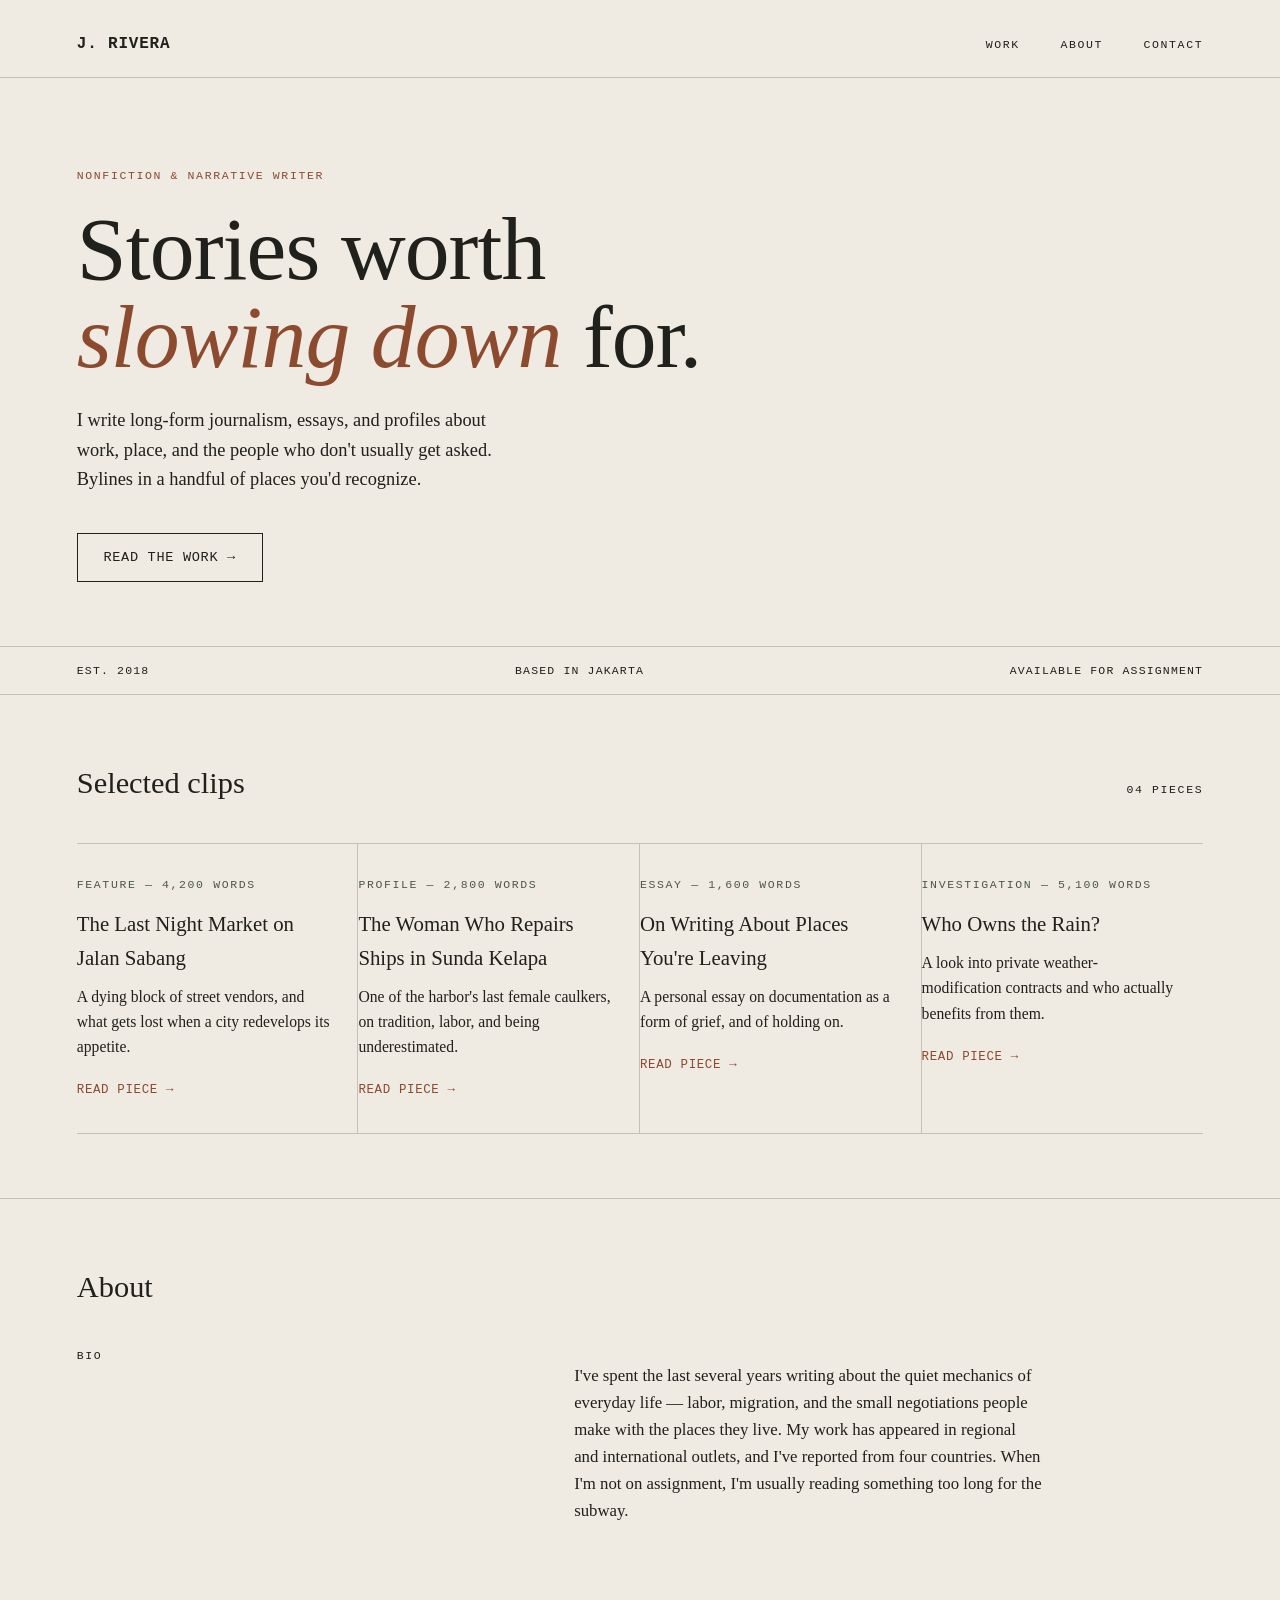
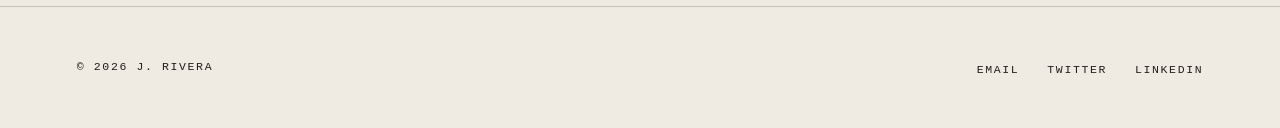
==== index.html @ d619f022 "Portofolio Setup" ====
<!DOCTYPE html>
<html lang="en">
<head>
<meta charset="UTF-8">
<meta name="viewport" content="width=device-width, initial-scale=1.0">
<title>Portfolio — Writer</title>
<style>
  :root{
    --paper:#EFEAE2;
    --ink:#20201C;
    --rust:#8C4A2F;
    --moss:#4B5A45;
    --line:#20201C33;
  }
  *{box-sizing:border-box;}
  html{scroll-behavior:smooth;}
  body{
    margin:0;
    background:var(--paper);
    color:var(--ink);
    font-family:'Georgia', 'Iowan Old Style', serif;
    line-height:1.6;
  }
  .type-label{
    font-family:'Courier New', monospace;
    text-transform:uppercase;
    letter-spacing:.14em;
    font-size:.72rem;
  }

  header{
    display:flex;
    justify-content:space-between;
    align-items:center;
    padding:2rem 6vw 1.2rem;
    border-bottom:1px solid var(--line);
  }
  header .mark{
    font-family:'Courier New', monospace;
    font-weight:700;
    letter-spacing:.05em;
    font-size:1rem;
  }
  nav a{
    color:var(--ink);
    text-decoration:none;
    margin-left:2rem;
  }
  .type-label{ }
  nav a:hover{ color:var(--rust); }

  .hero{
    padding:7vw 6vw 5vw;
    border-bottom:1px solid var(--line);
    position:relative;
  }
  .hero .kicker{
    color:var(--rust);
    margin-bottom:1.2rem;
  }
  .hero h1{
    font-size:clamp(2.6rem, 7vw, 5.6rem);
    line-height:0.98;
    margin:0 0 1.6rem;
    max-width:16ch;
    font-weight:400;
    letter-spacing:-.01em;
  }
  .hero h1 em{
    font-style:italic;
    color:var(--rust);
  }
  .hero p.sub{
    max-width:46ch;
    font-size:1.15rem;
    color:var(--ink)cc;
    margin:0 0 2.4rem;
  }
  .hero .cta{
    display:inline-block;
    border:1px solid var(--ink);
    padding:.8rem 1.6rem;
    text-decoration:none;
    color:var(--ink);
    font-family:'Courier New', monospace;
    font-size:.85rem;
    letter-spacing:.05em;
    transition:.2s;
  }
  .hero .cta:hover{
    background:var(--ink);
    color:var(--paper);
  }

  .masthead-rule{
    display:flex;
    justify-content:space-between;
    padding:.9rem 6vw;
    border-bottom:1px solid var(--line);
    font-family:'Courier New', monospace;
    font-size:.72rem;
    letter-spacing:.1em;
    text-transform:uppercase;
    color:var(--ink)99;
  }

  section{
    padding:5vw 6vw;
    border-bottom:1px solid var(--line);
  }
  .section-head{
    display:flex;
    justify-content:space-between;
    align-items:baseline;
    margin-bottom:2.2rem;
  }
  .section-head h2{
    font-size:1.9rem;
    font-weight:400;
    margin:0;
  }

  .clips{
    display:grid;
    grid-template-columns:repeat(auto-fit, minmax(260px,1fr));
    gap:0;
    border-top:1px solid var(--line);
  }
  .clip{
    padding:2rem 1.6rem 2rem 0;
    border-bottom:1px solid var(--line);
  }
  .clips .clip:not(:last-child){
    border-right:1px solid var(--line);
    padding-right:1.6rem;
  }
  .clip .type-label{ color:var(--moss); display:block; margin-bottom:.8rem;}
  .clip h3{
    font-size:1.3rem;
    font-weight:400;
    margin:0 0 .6rem;
  }
  .clip p{
    margin:0 0 1rem;
    font-size:.98rem;
    color:var(--ink)cc;
  }
  .clip a{
    color:var(--rust);
    text-decoration:none;
    font-family:'Courier New', monospace;
    font-size:.78rem;
    letter-spacing:.05em;
  }
  .clip a:hover{ text-decoration:underline; }

  .about{
    display:grid;
    grid-template-columns:1fr 1.4fr;
    gap:3rem;
  }
  .about p{ font-size:1.05rem; max-width:56ch; }

  footer{
    padding:3rem 6vw;
    display:flex;
    justify-content:space-between;
    align-items:center;
    flex-wrap:wrap;
    gap:1rem;
  }
  footer a{
    color:var(--ink);
    margin-left:1.5rem;
    text-decoration:none;
  }
  footer a:hover{ color:var(--rust); }

  @media (max-width:640px){
    .about{ grid-template-columns:1fr; }
    .clips .clip{ border-right:none !important; padding-right:0; }
    nav a{ margin-left:1rem; font-size:.68rem;}
  }
</style>
</head>
<body>

<header>
  <div class="mark">J. RIVERA</div>
  <nav class="type-label">
    <a href="#work">Work</a>
    <a href="#about">About</a>
    <a href="#contact">Contact</a>
  </nav>
</header>

<div class="hero">
  <div class="kicker type-label">Nonfiction &amp; Narrative Writer</div>
  <h1>Stories worth <em>slowing down</em> for.</h1>
  <p class="sub">I write long-form journalism, essays, and profiles about work, place, and the people who don't usually get asked. Bylines in a handful of places you'd recognize.</p>
  <a class="cta" href="#work">READ THE WORK →</a>
</div>

<div class="masthead-rule">
  <span>Est. 2018</span>
  <span>Based in Jakarta</span>
  <span>Available for assignment</span>
</div>

<section id="work">
  <div class="section-head">
    <h2>Selected clips</h2>
    <span class="type-label">04 pieces</span>
  </div>
  <div class="clips">
    <div class="clip">
      <span class="type-label">Feature — 4,200 words</span>
      <h3>The Last Night Market on Jalan Sabang</h3>
      <p>A dying block of street vendors, and what gets lost when a city redevelops its appetite.</p>
      <a href="#">READ PIECE →</a>
    </div>
    <div class="clip">
      <span class="type-label">Profile — 2,800 words</span>
      <h3>The Woman Who Repairs Ships in Sunda Kelapa</h3>
      <p>One of the harbor's last female caulkers, on tradition, labor, and being underestimated.</p>
      <a href="#">READ PIECE →</a>
    </div>
    <div class="clip">
      <span class="type-label">Essay — 1,600 words</span>
      <h3>On Writing About Places You're Leaving</h3>
      <p>A personal essay on documentation as a form of grief, and of holding on.</p>
      <a href="#">READ PIECE →</a>
    </div>
    <div class="clip">
      <span class="type-label">Investigation — 5,100 words</span>
      <h3>Who Owns the Rain?</h3>
      <p>A look into private weather-modification contracts and who actually benefits from them.</p>
      <a href="#">READ PIECE →</a>
    </div>
  </div>
</section>

<section id="about">
  <div class="section-head">
    <h2>About</h2>
  </div>
  <div class="about">
    <div class="type-label">Bio</div>
    <p>I've spent the last several years writing about the quiet mechanics of everyday life — labor, migration, and the small negotiations people make with the places they live. My work has appeared in regional and international outlets, and I've reported from four countries. When I'm not on assignment, I'm usually reading something too long for the subway.</p>
  </div>
</section>

<footer id="contact">
  <span class="type-label">© 2026 J. Rivera</span>
  <div>
    <a class="type-label" href="mailto:hello@example.com">EMAIL</a>
    <a class="type-label" href="#">TWITTER</a>
    <a class="type-label" href="#">LINKEDIN</a>
  </div>
</footer>

</body>
</html>
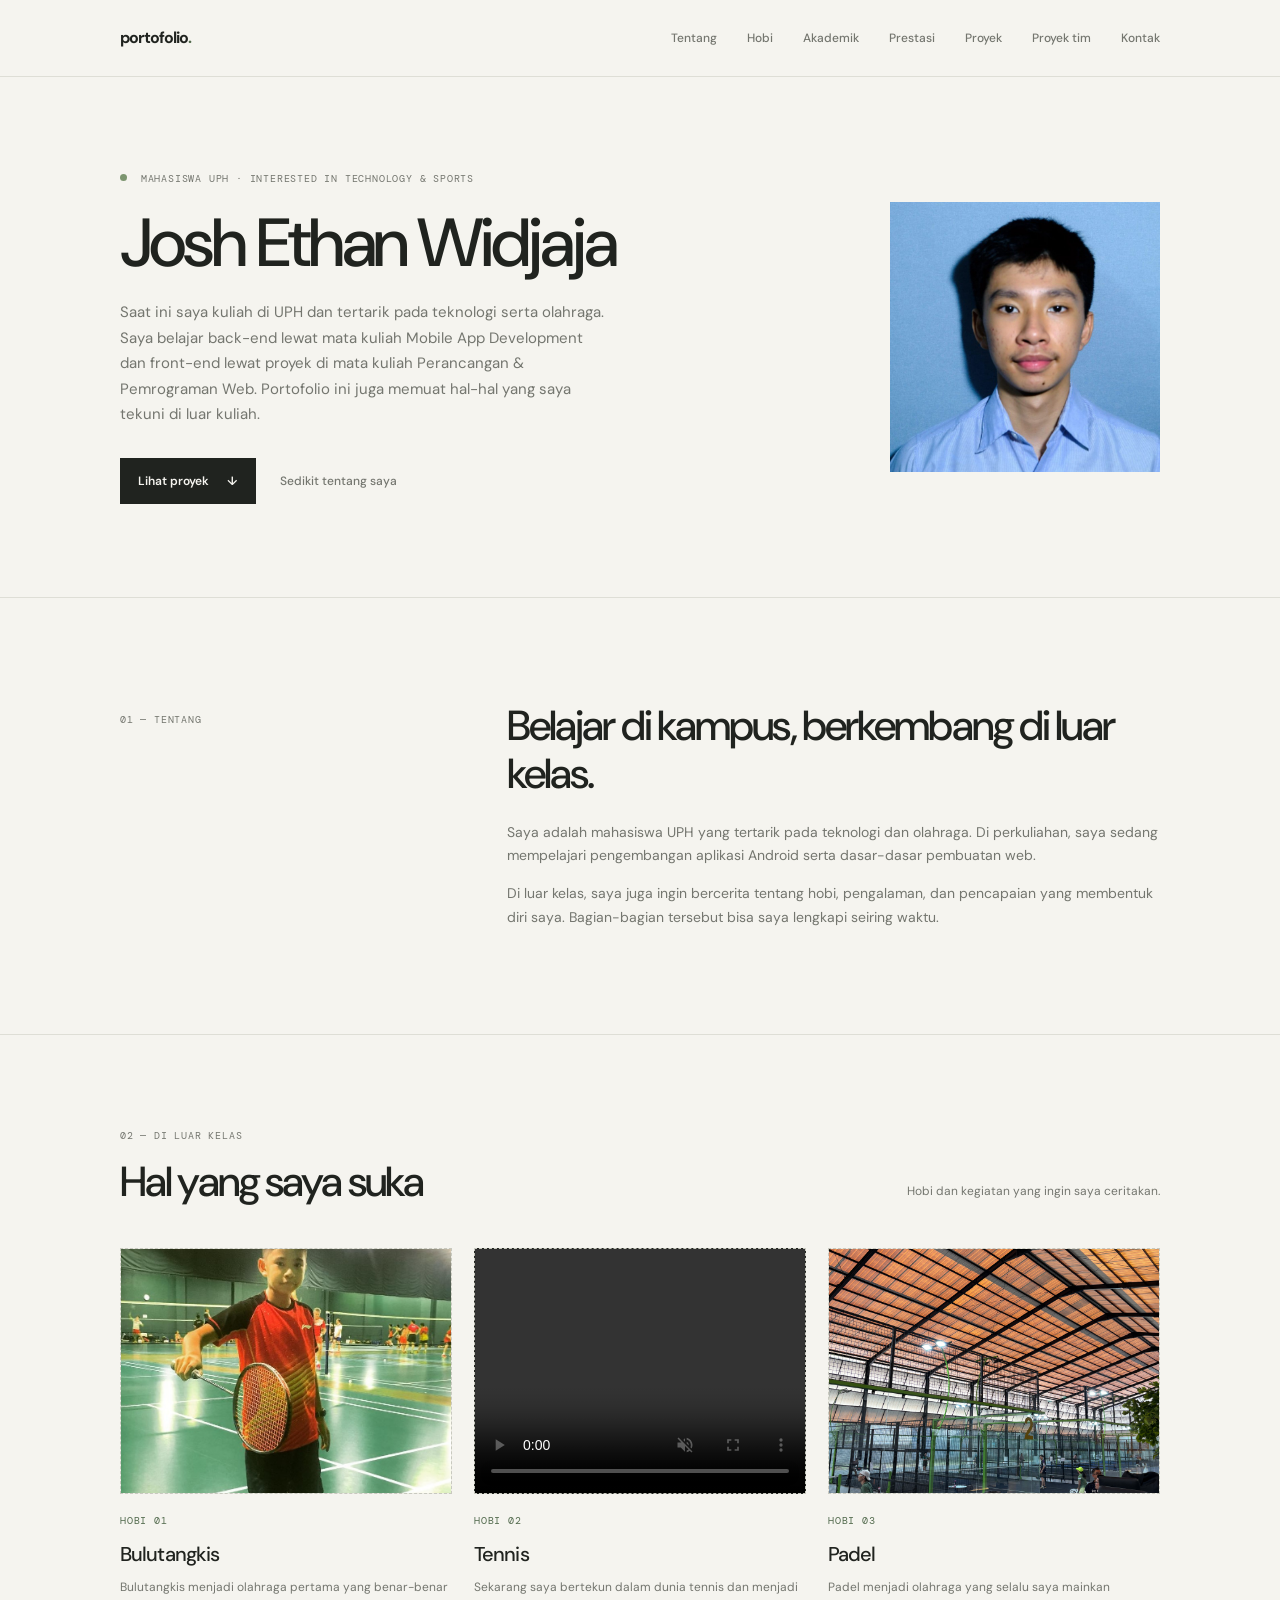
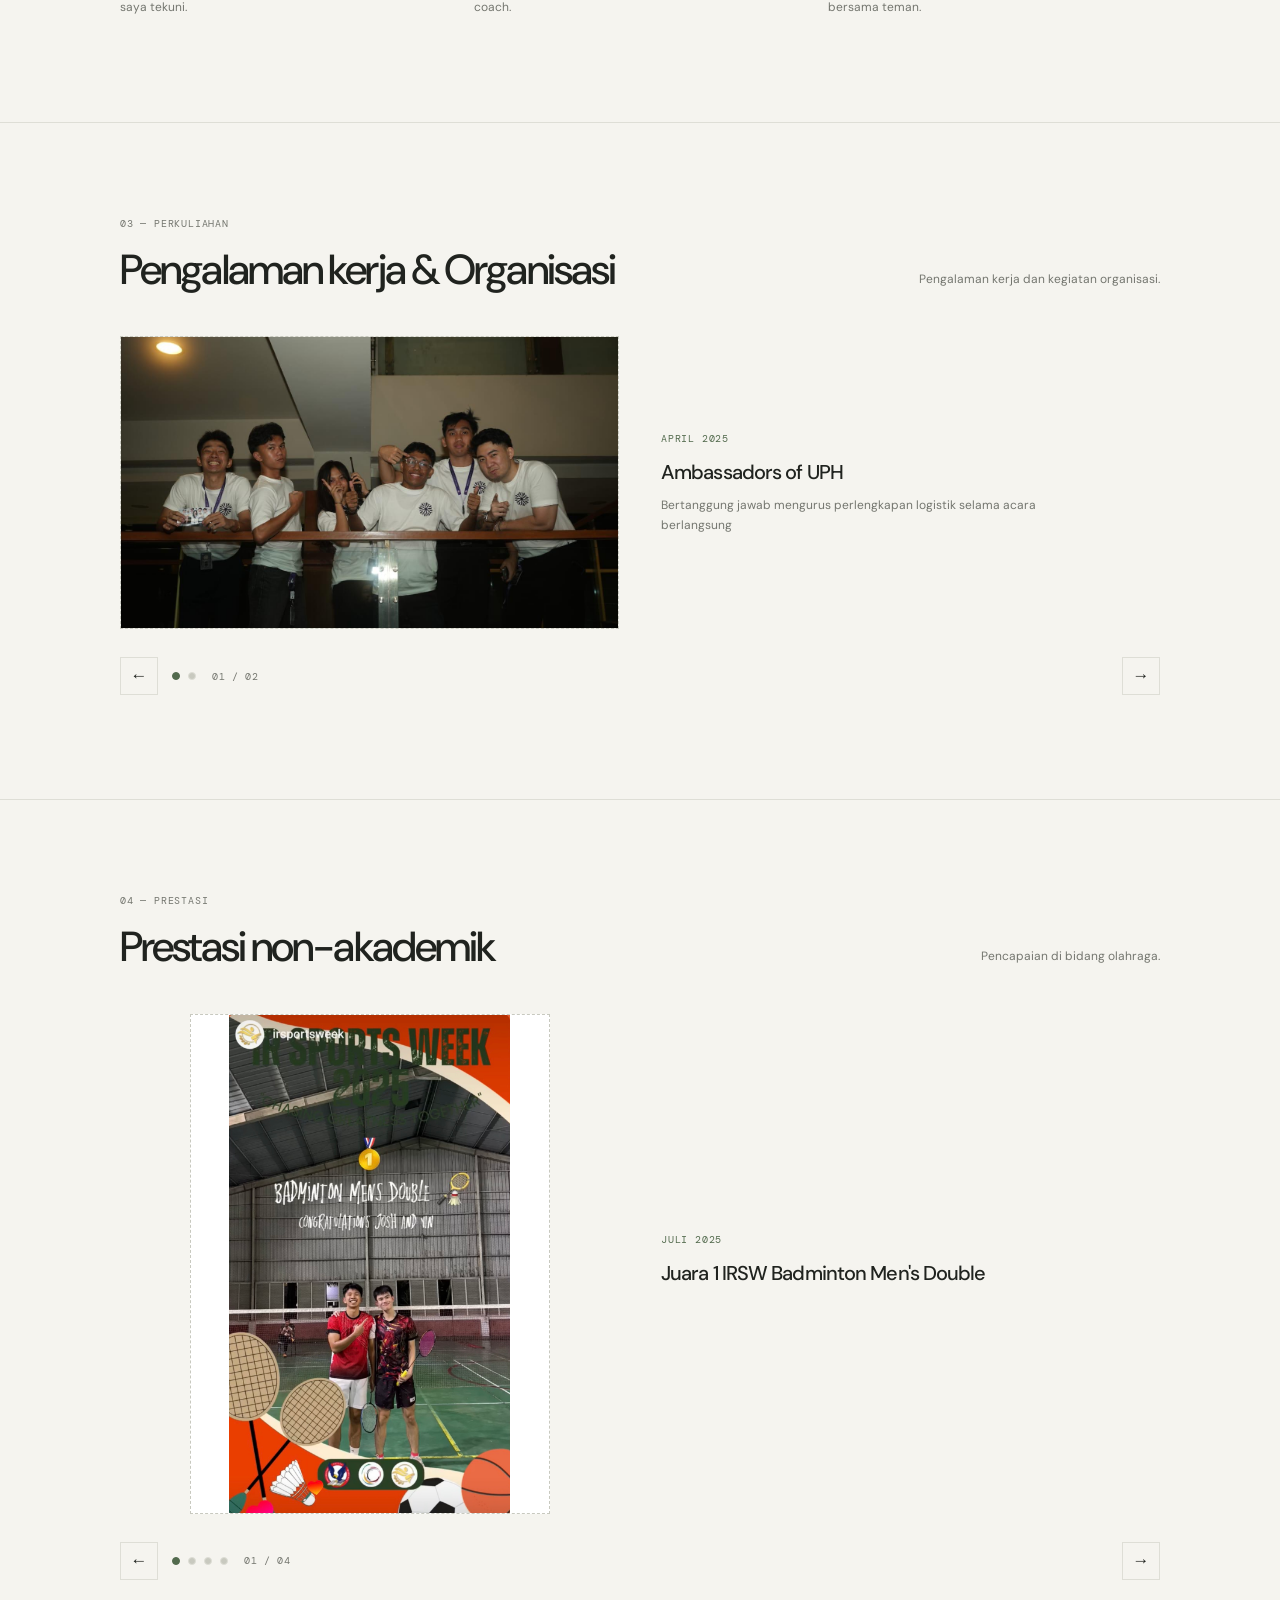
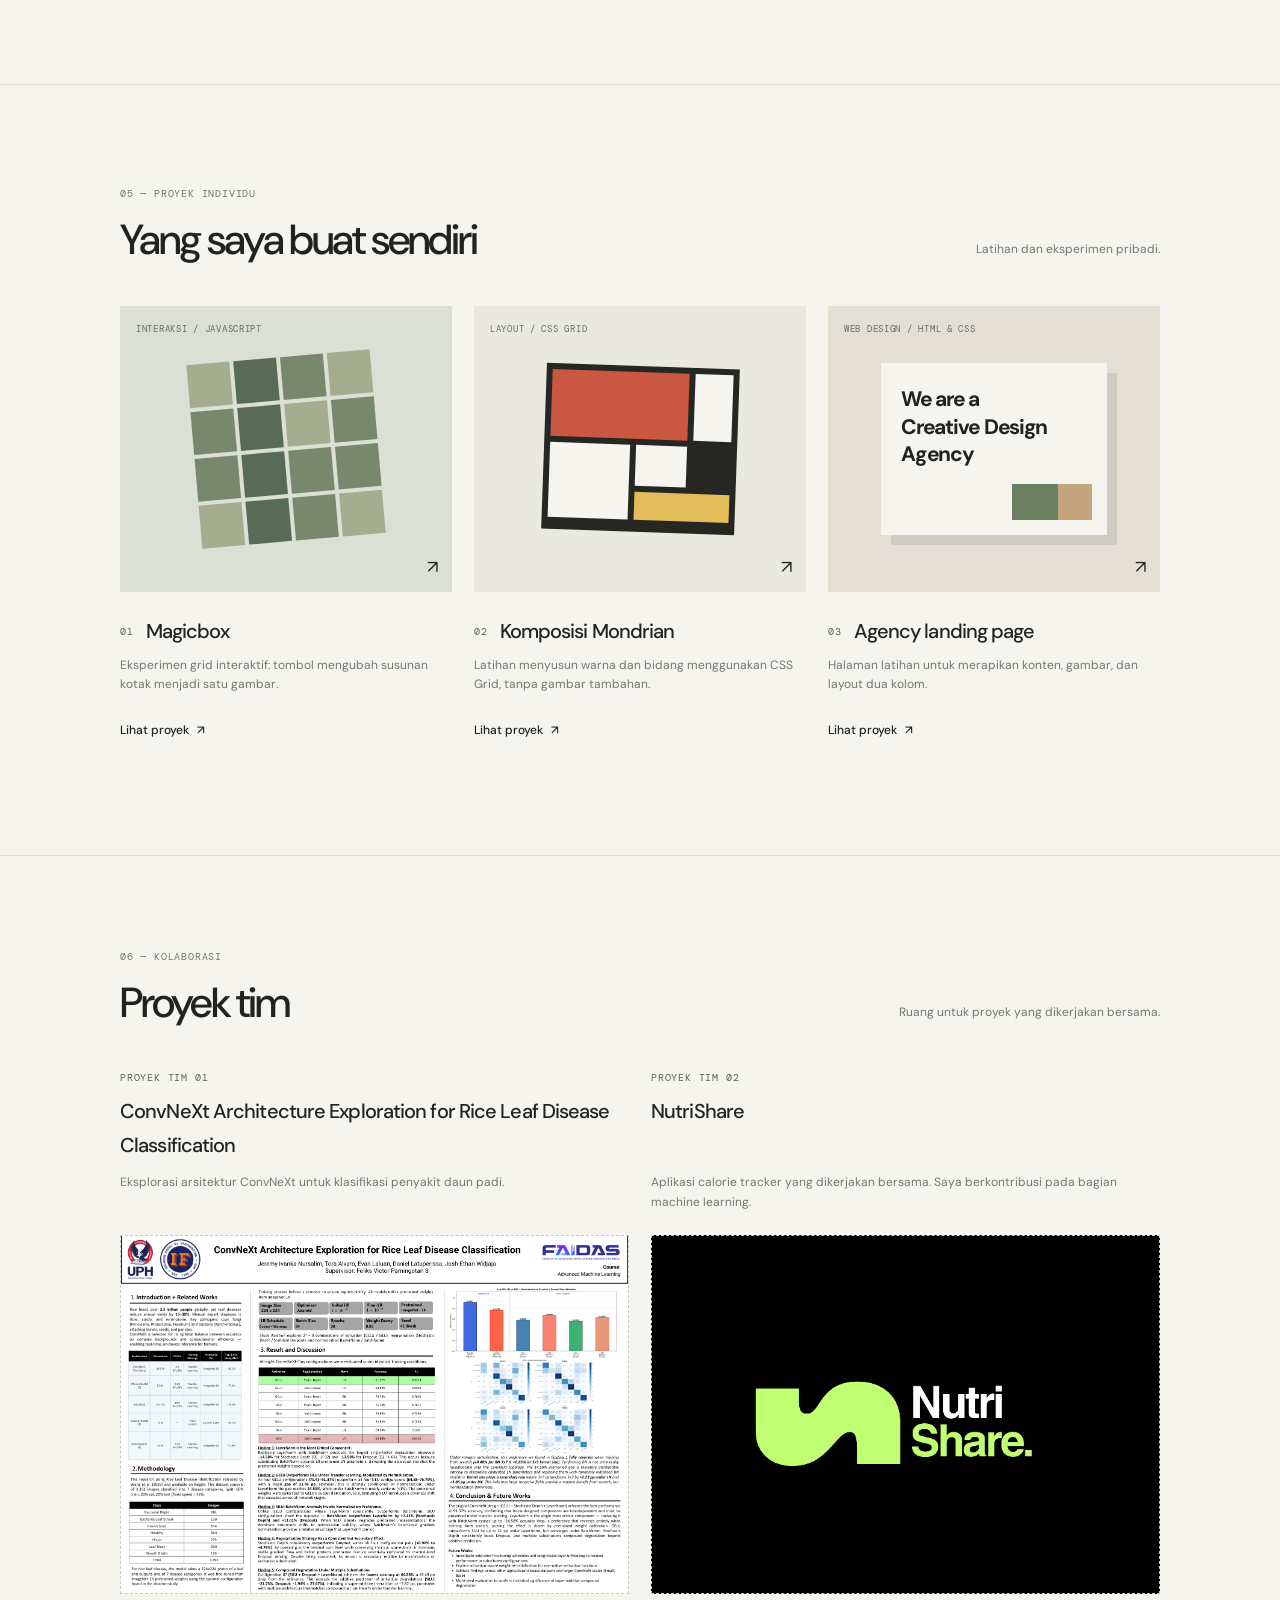
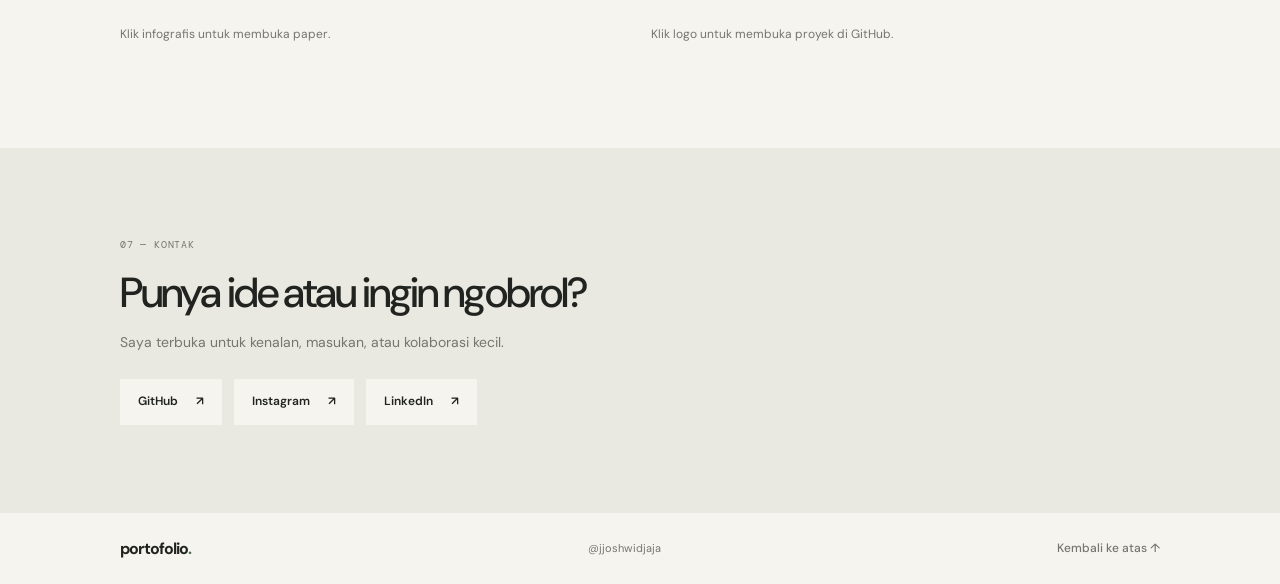
==== commit c5bd5740: "Major Web Portofolio Update" ====
--- a/index.html
+++ b/index.html
@@ -1,263 +1,329 @@
-<!DOCTYPE html>
-<html lang="en">
-<head>
-<meta charset="UTF-8">
-<meta name="viewport" content="width=device-width, initial-scale=1.0">
-<title>Portfolio — Writer</title>
-<style>
-  :root{
-    --paper:#EFEAE2;
-    --ink:#20201C;
-    --rust:#8C4A2F;
-    --moss:#4B5A45;
-    --line:#20201C33;
-  }
-  *{box-sizing:border-box;}
-  html{scroll-behavior:smooth;}
-  body{
-    margin:0;
-    background:var(--paper);
-    color:var(--ink);
-    font-family:'Georgia', 'Iowan Old Style', serif;
-    line-height:1.6;
-  }
-  .type-label{
-    font-family:'Courier New', monospace;
-    text-transform:uppercase;
-    letter-spacing:.14em;
-    font-size:.72rem;
-  }
-
-  header{
-    display:flex;
-    justify-content:space-between;
-    align-items:center;
-    padding:2rem 6vw 1.2rem;
-    border-bottom:1px solid var(--line);
-  }
-  header .mark{
-    font-family:'Courier New', monospace;
-    font-weight:700;
-    letter-spacing:.05em;
-    font-size:1rem;
-  }
-  nav a{
-    color:var(--ink);
-    text-decoration:none;
-    margin-left:2rem;
-  }
-  .type-label{ }
-  nav a:hover{ color:var(--rust); }
-
-  .hero{
-    padding:7vw 6vw 5vw;
-    border-bottom:1px solid var(--line);
-    position:relative;
-  }
-  .hero .kicker{
-    color:var(--rust);
-    margin-bottom:1.2rem;
-  }
-  .hero h1{
-    font-size:clamp(2.6rem, 7vw, 5.6rem);
-    line-height:0.98;
-    margin:0 0 1.6rem;
-    max-width:16ch;
-    font-weight:400;
-    letter-spacing:-.01em;
-  }
-  .hero h1 em{
-    font-style:italic;
-    color:var(--rust);
-  }
-  .hero p.sub{
-    max-width:46ch;
-    font-size:1.15rem;
-    color:var(--ink)cc;
-    margin:0 0 2.4rem;
-  }
-  .hero .cta{
-    display:inline-block;
-    border:1px solid var(--ink);
-    padding:.8rem 1.6rem;
-    text-decoration:none;
-    color:var(--ink);
-    font-family:'Courier New', monospace;
-    font-size:.85rem;
-    letter-spacing:.05em;
-    transition:.2s;
-  }
-  .hero .cta:hover{
-    background:var(--ink);
-    color:var(--paper);
-  }
-
-  .masthead-rule{
-    display:flex;
-    justify-content:space-between;
-    padding:.9rem 6vw;
-    border-bottom:1px solid var(--line);
-    font-family:'Courier New', monospace;
-    font-size:.72rem;
-    letter-spacing:.1em;
-    text-transform:uppercase;
-    color:var(--ink)99;
-  }
-
-  section{
-    padding:5vw 6vw;
-    border-bottom:1px solid var(--line);
-  }
-  .section-head{
-    display:flex;
-    justify-content:space-between;
-    align-items:baseline;
-    margin-bottom:2.2rem;
-  }
-  .section-head h2{
-    font-size:1.9rem;
-    font-weight:400;
-    margin:0;
-  }
-
-  .clips{
-    display:grid;
-    grid-template-columns:repeat(auto-fit, minmax(260px,1fr));
-    gap:0;
-    border-top:1px solid var(--line);
-  }
-  .clip{
-    padding:2rem 1.6rem 2rem 0;
-    border-bottom:1px solid var(--line);
-  }
-  .clips .clip:not(:last-child){
-    border-right:1px solid var(--line);
-    padding-right:1.6rem;
-  }
-  .clip .type-label{ color:var(--moss); display:block; margin-bottom:.8rem;}
-  .clip h3{
-    font-size:1.3rem;
-    font-weight:400;
-    margin:0 0 .6rem;
-  }
-  .clip p{
-    margin:0 0 1rem;
-    font-size:.98rem;
-    color:var(--ink)cc;
-  }
-  .clip a{
-    color:var(--rust);
-    text-decoration:none;
-    font-family:'Courier New', monospace;
-    font-size:.78rem;
-    letter-spacing:.05em;
-  }
-  .clip a:hover{ text-decoration:underline; }
-
-  .about{
-    display:grid;
-    grid-template-columns:1fr 1.4fr;
-    gap:3rem;
-  }
-  .about p{ font-size:1.05rem; max-width:56ch; }
-
-  footer{
-    padding:3rem 6vw;
-    display:flex;
-    justify-content:space-between;
-    align-items:center;
-    flex-wrap:wrap;
-    gap:1rem;
-  }
-  footer a{
-    color:var(--ink);
-    margin-left:1.5rem;
-    text-decoration:none;
-  }
-  footer a:hover{ color:var(--rust); }
-
-  @media (max-width:640px){
-    .about{ grid-template-columns:1fr; }
-    .clips .clip{ border-right:none !important; padding-right:0; }
-    nav a{ margin-left:1rem; font-size:.68rem;}
-  }
-</style>
-</head>
-<body>
-
-<header>
-  <div class="mark">J. RIVERA</div>
-  <nav class="type-label">
-    <a href="#work">Work</a>
-    <a href="#about">About</a>
-    <a href="#contact">Contact</a>
-  </nav>
-</header>
-
-<div class="hero">
-  <div class="kicker type-label">Nonfiction &amp; Narrative Writer</div>
-  <h1>Stories worth <em>slowing down</em> for.</h1>
-  <p class="sub">I write long-form journalism, essays, and profiles about work, place, and the people who don't usually get asked. Bylines in a handful of places you'd recognize.</p>
-  <a class="cta" href="#work">READ THE WORK →</a>
-</div>
-
-<div class="masthead-rule">
-  <span>Est. 2018</span>
-  <span>Based in Jakarta</span>
-  <span>Available for assignment</span>
-</div>
-
-<section id="work">
-  <div class="section-head">
-    <h2>Selected clips</h2>
-    <span class="type-label">04 pieces</span>
-  </div>
-  <div class="clips">
-    <div class="clip">
-      <span class="type-label">Feature — 4,200 words</span>
-      <h3>The Last Night Market on Jalan Sabang</h3>
-      <p>A dying block of street vendors, and what gets lost when a city redevelops its appetite.</p>
-      <a href="#">READ PIECE →</a>
-    </div>
-    <div class="clip">
-      <span class="type-label">Profile — 2,800 words</span>
-      <h3>The Woman Who Repairs Ships in Sunda Kelapa</h3>
-      <p>One of the harbor's last female caulkers, on tradition, labor, and being underestimated.</p>
-      <a href="#">READ PIECE →</a>
-    </div>
-    <div class="clip">
-      <span class="type-label">Essay — 1,600 words</span>
-      <h3>On Writing About Places You're Leaving</h3>
-      <p>A personal essay on documentation as a form of grief, and of holding on.</p>
-      <a href="#">READ PIECE →</a>
-    </div>
-    <div class="clip">
-      <span class="type-label">Investigation — 5,100 words</span>
-      <h3>Who Owns the Rain?</h3>
-      <p>A look into private weather-modification contracts and who actually benefits from them.</p>
-      <a href="#">READ PIECE →</a>
-    </div>
-  </div>
-</section>
-
-<section id="about">
-  <div class="section-head">
-    <h2>About</h2>
-  </div>
-  <div class="about">
-    <div class="type-label">Bio</div>
-    <p>I've spent the last several years writing about the quiet mechanics of everyday life — labor, migration, and the small negotiations people make with the places they live. My work has appeared in regional and international outlets, and I've reported from four countries. When I'm not on assignment, I'm usually reading something too long for the subway.</p>
-  </div>
-</section>
-
-<footer id="contact">
-  <span class="type-label">© 2026 J. Rivera</span>
-  <div>
-    <a class="type-label" href="mailto:hello@example.com">EMAIL</a>
-    <a class="type-label" href="#">TWITTER</a>
-    <a class="type-label" href="#">LINKEDIN</a>
-  </div>
-</footer>
-
-</body>
-</html>+<!DOCTYPE html>
+<html lang="id">
+<head>
+  <meta charset="UTF-8">
+  <meta name="viewport" content="width=device-width, initial-scale=1">
+  <meta name="theme-color" content="#f5f4ef">
+  <meta name="description" content="Portofolio Josh Ethan Widjaja, mahasiswa UPH yang tertarik pada teknologi dan olahraga.">
+  <title>Josh Ethan Widjaja — Portofolio</title>
+  <link rel="preconnect" href="https://fonts.googleapis.com">
+  <link rel="preconnect" href="https://fonts.gstatic.com" crossorigin>
+  <link href="https://fonts.googleapis.com/css2?family=DM+Sans:wght@400;500;600;700&family=DM+Mono:wght@400;500&display=swap" rel="stylesheet">
+  <link rel="stylesheet" href="style.css">
+  <script src="script.js" defer></script>
+</head>
+<body>
+  <header class="site-header" id="home">
+    <nav class="nav container" aria-label="Navigasi utama">
+      <a class="wordmark" href="#home" aria-label="Kembali ke beranda">portofolio<span>.</span></a>
+      <ul class="nav-links">
+        <li><a href="#tentang">Tentang</a></li>
+        <li><a href="#hobi">Hobi</a></li>
+        <li><a href="#akademik">Akademik</a></li>
+        <li><a href="#prestasi">Prestasi</a></li>
+        <li><a href="#proyek">Proyek</a></li>
+        <li><a href="#proyek-tim">Proyek tim</a></li>
+        <li><a href="#kontak">Kontak</a></li>
+      </ul>
+    </nav>
+  </header>
+
+  <main>
+    <section class="intro container" aria-labelledby="intro-title">
+      <div class="intro-copy">
+        <p class="eyebrow"><span class="status-dot"></span> Mahasiswa UPH · Interested in Technology &amp; Sports</p>
+        <h1 id="intro-title">Josh Ethan Widjaja</h1>
+        <p class="intro-text">Saat ini saya kuliah di UPH dan tertarik pada teknologi serta olahraga. Saya belajar back-end lewat mata kuliah Mobile App Development dan front-end lewat proyek di mata kuliah Perancangan &amp; Pemrograman Web. Portofolio ini juga memuat hal-hal yang saya tekuni di luar kuliah.</p>
+        <div class="intro-actions">
+          <a class="button button-dark" href="#proyek">Lihat proyek <span aria-hidden="true">↓</span></a>
+          <a class="text-link" href="#tentang">Sedikit tentang saya</a>
+        </div>
+      </div>
+      <div class="intro-note">
+        <img class="intro-photo" src="Images%20%26%20Videos/FotoJosh.jpg" alt="">
+      </div>
+    </section>
+
+    <section class="about section-border" id="tentang">
+      <div class="container about-grid">
+        <p class="eyebrow section-label">01 — Tentang</p>
+        <div class="about-copy">
+          <h2>Belajar di kampus, berkembang di luar kelas.</h2>
+          <p>Saya adalah mahasiswa UPH yang tertarik pada teknologi dan olahraga. Di perkuliahan, saya sedang mempelajari pengembangan aplikasi Android serta dasar-dasar pembuatan web.</p>
+          <p>Di luar kelas, saya juga ingin bercerita tentang hobi, pengalaman, dan pencapaian yang membentuk diri saya. Bagian-bagian tersebut bisa saya lengkapi seiring waktu.</p>
+        </div>
+      </div>
+    </section>
+
+    <section class="personal-section section-border" id="hobi">
+      <div class="container">
+        <div class="section-heading">
+          <div>
+            <p class="eyebrow">02 — Di luar kelas</p>
+            <h2>Hal yang saya suka</h2>
+          </div>
+          <p class="heading-note">Hobi dan kegiatan yang ingin saya ceritakan.</p>
+        </div>
+        <div class="personal-grid">
+          <article class="personal-card">
+            <img class="photo-placeholder hobby-media" src="Images%20%26%20Videos/Hobi1.jpeg" alt="Josh bermain bulutangkis">
+            <p class="eyebrow">Hobi 01</p>
+            <h3>Bulutangkis</h3>
+            <p class="personal-description">Bulutangkis menjadi olahraga pertama yang benar-benar saya tekuni.</p>
+          </article>
+          <article class="personal-card">
+            <video class="photo-placeholder hobby-media" controls autoplay muted loop playsinline preload="auto" aria-label="Video Josh bermain tennis">
+              <source src="Images%20%26%20Videos/Hobi2-browser.mp4" type="video/mp4">
+              Browser Anda tidak mendukung pemutaran video.
+            </video>
+            <p class="eyebrow">Hobi 02</p>
+            <h3>Tennis</h3>
+            <p class="personal-description">Sekarang saya bertekun dalam dunia tennis dan menjadi coach.</p>
+          </article>
+          <article class="personal-card">
+            <img class="photo-placeholder hobby-media" src="Images%20%26%20Videos/Hobi3.jpg" alt="Lapangan padel tempat Josh bermain bersama teman">
+            <p class="eyebrow">Hobi 03</p>
+            <h3>Padel</h3>
+            <p class="personal-description">Padel menjadi olahraga yang selalu saya mainkan bersama teman.</p>
+          </article>
+        </div>
+      </div>
+    </section>
+
+    <section class="personal-section section-border" id="akademik">
+      <div class="container">
+        <div class="section-heading">
+          <div>
+            <p class="eyebrow">03 — Perkuliahan</p>
+            <h2>Pengalaman kerja & Organisasi</h2>
+          </div>
+          <p class="heading-note">Pengalaman kerja dan kegiatan organisasi.</p>
+        </div>
+        <div class="achievement-carousel" role="region" tabindex="0" aria-label="Slideshow pengalaman kerja dan organisasi" aria-roledescription="carousel">
+          <div class="achievement-list">
+            <article class="achievement-card" role="group" aria-roledescription="slide" aria-label="1 dari 2">
+              <div class="photo-placeholder achievement-photo">
+                <img src="Images%20%26%20Videos/Foto%20Organisasi.jpeg" alt="Foto Josh bersama tim organisasi">
+              </div>
+              <div class="achievement-copy">
+                <p class="eyebrow">April 2025</p>
+                <h3>Ambassadors of UPH</h3>
+                <p class="personal-description">Bertanggung jawab mengurus perlengkapan logistik selama acara berlangsung</p>
+              </div>
+            </article>
+            <article class="achievement-card" role="group" aria-roledescription="slide" aria-label="2 dari 2" hidden>
+              <div class="photo-placeholder achievement-photo">
+                <img src="Images%20%26%20Videos/Magang1.jpeg" alt="Josh saat magang di Era Project">
+              </div>
+              <div class="achievement-copy">
+                <p class="eyebrow">April 2024</p>
+                <h3>Internship Era Project</h3>
+                <p class="personal-description">Mempelajari skill sales dalam dunia properti</p>
+              </div>
+            </article>
+          </div>
+          <div class="achievement-controls">
+            <button class="slide-button" type="button" data-slide-direction="-1" aria-label="Pengalaman kerja dan organisasi sebelumnya">←</button>
+            <div class="slide-indicators" role="group" aria-label="Pilih pengalaman kerja dan organisasi">
+              <button class="slide-indicator" type="button" data-slide-to="0" aria-label="Tampilkan pengalaman kerja dan organisasi 1" aria-pressed="true"></button>
+              <button class="slide-indicator" type="button" data-slide-to="1" aria-label="Tampilkan pengalaman kerja dan organisasi 2" aria-pressed="false"></button>
+            </div>
+            <span class="slide-count" aria-live="polite">01 / 02</span>
+            <button class="slide-button" type="button" data-slide-direction="1" aria-label="Pengalaman kerja dan organisasi berikutnya">→</button>
+          </div>
+        </div>
+      </div>
+    </section>
+
+    <section class="personal-section section-border" id="prestasi">
+      <div class="container">
+        <div class="section-heading">
+          <div>
+            <p class="eyebrow">04 — Prestasi</p>
+            <h2>Prestasi non-akademik</h2>
+          </div>
+          <p class="heading-note">Pencapaian di bidang olahraga.</p>
+        </div>
+        <div class="achievement-carousel" role="region" tabindex="0" aria-label="Slideshow prestasi non-akademik" aria-roledescription="carousel">
+          <div class="achievement-list">
+            <article class="achievement-card" role="group" aria-roledescription="slide" aria-label="1 dari 4">
+              <div class="photo-placeholder achievement-photo achievement-portrait">
+                <img src="Images%20%26%20Videos/Prestasi1.PNG" alt="Foto prestasi juara pertama IRSW badminton men's double">
+              </div>
+              <div class="achievement-copy">
+                <p class="eyebrow">Juli 2025</p>
+                <h3>Juara 1 IRSW Badminton Men's Double</h3>
+              </div>
+            </article>
+            <article class="achievement-card" role="group" aria-roledescription="slide" aria-label="2 dari 4" hidden>
+              <div class="photo-placeholder achievement-photo achievement-landscape">
+                <img src="Images%20%26%20Videos/Sertifikat1.jpeg" alt="Sertifikat Narada Ultimate Cup 5.0 badminton men's doubles champion">
+              </div>
+              <div class="achievement-copy">
+                <p class="eyebrow">Oktober 2022</p>
+                <h3>Narada Ultimate Cup 5.0 - Badminton Mens Double Champion</h3>
+              </div>
+            </article>
+            <article class="achievement-card" role="group" aria-roledescription="slide" aria-label="3 dari 4" hidden>
+              <div class="photo-placeholder achievement-photo achievement-landscape">
+                <img src="Images%20%26%20Videos/Sertifikat2.jpeg" alt="Sertifikat Laurensia Cup 2023 badminton men's doubles champion">
+              </div>
+              <div class="achievement-copy">
+                <p class="eyebrow">Januari 2023</p>
+                <h3>Laurensia Cup 2023 - Badminton Mens Double Champion</h3>
+              </div>
+            </article>
+            <article class="achievement-card" role="group" aria-roledescription="slide" aria-label="4 dari 4" hidden>
+              <div class="photo-placeholder achievement-photo achievement-landscape">
+                <img src="Images%20%26%20Videos/Sertifikat3.jpeg" alt="Sertifikat JIC Eternal badminton men's doubles champion">
+              </div>
+              <div class="achievement-copy">
+                <p class="eyebrow">Agustus 2023</p>
+                <h3>JIC Eternal - Badminton Mens Double Champion</h3>
+              </div>
+            </article>
+          </div>
+          <div class="achievement-controls">
+            <button class="slide-button" type="button" data-slide-direction="-1" aria-label="Prestasi sebelumnya">←</button>
+            <div class="slide-indicators" role="group" aria-label="Pilih prestasi">
+              <button class="slide-indicator" type="button" data-slide-to="0" aria-label="Tampilkan prestasi 1" aria-pressed="true"></button>
+              <button class="slide-indicator" type="button" data-slide-to="1" aria-label="Tampilkan prestasi 2" aria-pressed="false"></button>
+              <button class="slide-indicator" type="button" data-slide-to="2" aria-label="Tampilkan prestasi 3" aria-pressed="false"></button>
+              <button class="slide-indicator" type="button" data-slide-to="3" aria-label="Tampilkan prestasi 4" aria-pressed="false"></button>
+            </div>
+            <span class="slide-count" aria-live="polite">01 / 04</span>
+            <button class="slide-button" type="button" data-slide-direction="1" aria-label="Prestasi berikutnya">→</button>
+          </div>
+        </div>
+      </div>
+    </section>
+
+    <section class="projects section-border" id="proyek">
+      <div class="container">
+        <div class="section-heading">
+          <div>
+            <p class="eyebrow">05 — Proyek individu</p>
+            <h2>Yang saya buat sendiri</h2>
+          </div>
+          <p class="heading-note">Latihan dan eksperimen pribadi.</p>
+        </div>
+
+        <div class="project-list">
+          <article class="project-card">
+            <a class="project-preview preview-magic" href="Magicbox/index.html" target="_blank" rel="noopener noreferrer" aria-label="Buka proyek Magicbox di tab baru">
+              <span class="preview-caption">INTERAKSI / JAVASCRIPT</span>
+              <span class="magic-grid" aria-hidden="true">
+                <i></i><i></i><i></i><i></i>
+                <i></i><i></i><i></i><i></i>
+                <i></i><i></i><i></i><i></i>
+                <i></i><i></i><i></i><i></i>
+              </span>
+              <span class="preview-arrow" aria-hidden="true">↗</span>
+            </a>
+            <div class="project-info">
+              <div class="project-title">
+                <span class="project-number">01</span>
+                <h3>Magicbox</h3>
+              </div>
+              <p>Eksperimen grid interaktif: tombol mengubah susunan kotak menjadi satu gambar.</p>
+              <a class="project-link" href="Magicbox/index.html" target="_blank" rel="noopener noreferrer">Lihat proyek <span aria-hidden="true">↗</span></a>
+            </div>
+          </article>
+
+          <article class="project-card">
+            <a class="project-preview preview-mondrian" href="tugas-lab04.1/index.html" target="_blank" rel="noopener noreferrer" aria-label="Buka proyek Mondrian di tab baru">
+              <span class="preview-caption">LAYOUT / CSS GRID</span>
+              <span class="mondrian-art" aria-hidden="true">
+                <i></i><i></i><i></i><i></i><i></i><i></i><i></i>
+              </span>
+              <span class="preview-arrow" aria-hidden="true">↗</span>
+            </a>
+            <div class="project-info">
+              <div class="project-title">
+                <span class="project-number">02</span>
+                <h3>Komposisi Mondrian</h3>
+              </div>
+              <p>Latihan menyusun warna dan bidang menggunakan CSS Grid, tanpa gambar tambahan.</p>
+              <a class="project-link" href="tugas-lab04.1/index.html" target="_blank" rel="noopener noreferrer">Lihat proyek <span aria-hidden="true">↗</span></a>
+            </div>
+          </article>
+
+          <article class="project-card">
+            <a class="project-preview preview-agency" href="tugas-lab04.2/index.html" target="_blank" rel="noopener noreferrer" aria-label="Buka proyek Agency di tab baru">
+              <span class="preview-caption">WEB DESIGN / HTML &amp; CSS</span>
+              <span class="agency-art" aria-hidden="true">
+                <span class="agency-heading">We are a<br>Creative Design<br>Agency</span>
+                <span class="agency-block agency-block-one"></span>
+                <span class="agency-block agency-block-two"></span>
+              </span>
+              <span class="preview-arrow" aria-hidden="true">↗</span>
+            </a>
+            <div class="project-info">
+              <div class="project-title">
+                <span class="project-number">03</span>
+                <h3>Agency landing page</h3>
+              </div>
+              <p>Halaman latihan untuk merapikan konten, gambar, dan layout dua kolom.</p>
+              <a class="project-link" href="tugas-lab04.2/index.html" target="_blank" rel="noopener noreferrer">Lihat proyek <span aria-hidden="true">↗</span></a>
+            </div>
+          </article>
+        </div>
+      </div>
+    </section>
+
+    <section class="team-projects section-border" id="proyek-tim">
+      <div class="container">
+        <div class="section-heading">
+          <div>
+            <p class="eyebrow">06 — Kolaborasi</p>
+            <h2>Proyek tim</h2>
+          </div>
+          <p class="heading-note">Ruang untuk proyek yang dikerjakan bersama.</p>
+        </div>
+        <div class="team-grid">
+          <article class="team-card">
+            <p class="eyebrow">Proyek tim 01</p>
+            <h3>ConvNeXt Architecture Exploration for Rice Leaf Disease Classification</h3>
+            <p class="personal-description">Eksplorasi arsitektur ConvNeXt untuk klasifikasi penyakit daun padi.</p>
+            <a class="photo-placeholder team-photo team-paper-link" href="https://1drv.ms/w/c/acfc82cd19243864/IQAZRuoZupt1SYKfSZJCyd2LARq8uRFBi_2eN7TMLslB1AU?e=b9LX2Z" target="_blank" rel="noopener noreferrer" aria-label="Buka paper ConvNeXt di tab baru">
+              <img src="Images%20%26%20Videos/Infografis%20Convnext.jpeg" alt="Infografis paper ConvNeXt tentang klasifikasi penyakit daun padi">
+            </a>
+            <p class="team-image-caption">Klik infografis untuk membuka paper.</p>
+          </article>
+          <article class="team-card">
+            <p class="eyebrow">Proyek tim 02</p>
+            <h3>NutriShare</h3>
+            <p class="personal-description">Aplikasi calorie tracker yang dikerjakan bersama. Saya berkontribusi pada bagian machine learning.</p>
+            <a class="photo-placeholder team-photo team-paper-link team-nutrishare-link" href="https://github.com/toraaxlv/NutriShare.git
+" target="_blank" rel="noopener noreferrer" aria-label="Buka GitHub NutriShare di tab baru">
+              <img src="Images%20%26%20Videos/Nutrishare%20logo.PNG" alt="Logo NutriShare">
+            </a>
+            <p class="team-image-caption">Klik logo untuk membuka proyek di GitHub.</p>
+          </article>
+        </div>
+      </div>
+    </section>
+
+    <section class="contact" id="kontak">
+      <div class="container contact-inner">
+        <p class="eyebrow">07 — Kontak</p>
+        <h2>Punya ide atau ingin ngobrol?</h2>
+        <p>Saya terbuka untuk kenalan, masukan, atau kolaborasi kecil.</p>
+        <div class="contact-links">
+          <a class="button button-light" href="https://github.com/joshethanw" target="_blank" rel="noopener noreferrer">GitHub <span aria-hidden="true">↗</span></a>
+          <a class="button button-light" href="https://www.instagram.com/jjoshwidjaja/" target="_blank" rel="noopener noreferrer">Instagram <span aria-hidden="true">↗</span></a>
+          <a class="button button-light" href="https://www.linkedin.com/in/josh-ethan-widjaja/?isSelfProfile=true" target="_blank" rel="noopener noreferrer">LinkedIn <span aria-hidden="true">↗</span></a>
+        </div>
+      </div>
+    </section>
+  </main>
+
+  <footer class="site-footer">
+    <div class="container footer-inner">
+      <a class="wordmark" href="#home">portofolio<span>.</span></a>
+      <p>@jjoshwidjaja</p>
+      <a href="#home" class="back-top">Kembali ke atas ↑</a>
+    </div>
+  </footer>
+</body>
+</html>
--- a/style.css
+++ b/style.css
@@ -0,0 +1,948 @@
+:root {
+  color-scheme: light;
+  --paper: #f5f4ef;
+  --ink: #20231f;
+  --muted: #74766f;
+  --line: #deded6;
+  --green: #526a4d;
+  --sans: "DM Sans", Arial, sans-serif;
+  --mono: "DM Mono", Consolas, monospace;
+}
+
+* {
+  box-sizing: border-box;
+}
+
+html {
+  scroll-behavior: smooth;
+  scroll-padding-top: 88px;
+}
+
+body {
+  margin: 0;
+  background: var(--paper);
+  color: var(--ink);
+  font-family: var(--sans);
+  font-size: 15px;
+  line-height: 1.7;
+  -webkit-font-smoothing: antialiased;
+}
+
+a {
+  color: inherit;
+  text-decoration: none;
+}
+
+a:focus-visible {
+  outline: 2px solid var(--green);
+  outline-offset: 5px;
+}
+
+.container {
+  width: min(100% - 48px, 1040px);
+  margin-inline: auto;
+}
+
+.site-header {
+  border-bottom: 1px solid var(--line);
+}
+
+.nav,
+.nav-links,
+.intro-actions,
+.section-heading,
+.project-title,
+.footer-inner {
+  display: flex;
+  align-items: center;
+  justify-content: space-between;
+}
+
+.nav {
+  min-height: 76px;
+}
+
+.wordmark {
+  font-size: 16px;
+  font-weight: 700;
+  letter-spacing: -0.06em;
+}
+
+.wordmark span {
+  color: var(--green);
+}
+
+.nav-links {
+  justify-content: flex-end;
+  gap: 30px;
+  margin: 0;
+  padding: 0;
+  list-style: none;
+}
+
+.nav-links a,
+.text-link,
+.project-link,
+.back-top {
+  font-size: 12px;
+  font-weight: 500;
+}
+
+.nav-links a {
+  color: var(--muted);
+  transition: color 160ms ease;
+}
+
+.nav-links a:hover,
+.text-link:hover,
+.project-link:hover,
+.back-top:hover {
+  color: var(--green);
+}
+
+.intro {
+  min-height: 520px;
+  display: grid;
+  grid-template-columns: minmax(0, 1fr) 270px;
+  align-items: center;
+  gap: 88px;
+  padding-block: 88px;
+}
+
+.intro-copy {
+  max-width: 650px;
+}
+
+.eyebrow,
+.preview-caption,
+.project-number,
+.learning-list span {
+  font-family: var(--mono);
+  font-size: 10px;
+  letter-spacing: 0.08em;
+}
+
+.eyebrow {
+  margin: 0 0 20px;
+  color: var(--muted);
+  text-transform: uppercase;
+}
+
+.status-dot {
+  display: inline-block;
+  width: 7px;
+  height: 7px;
+  margin-right: 7px;
+  border-radius: 50%;
+  background: #7c956f;
+  vertical-align: 1px;
+}
+
+h1,
+h2,
+h3,
+p {
+  margin-top: 0;
+}
+
+h1,
+h2,
+h3 {
+  font-weight: 500;
+  letter-spacing: -0.045em;
+}
+
+.intro h1 {
+  max-width: 650px;
+  margin-bottom: 20px;
+  font-size: clamp(42px, 6vw, 68px);
+  line-height: 1.08;
+}
+
+.intro-text {
+  max-width: 490px;
+  margin-bottom: 30px;
+  color: var(--muted);
+  font-size: 15px;
+}
+
+.intro-actions {
+  justify-content: flex-start;
+  gap: 24px;
+}
+
+.button {
+  display: inline-flex;
+  align-items: center;
+  justify-content: center;
+  gap: 18px;
+  min-height: 46px;
+  padding: 0 18px;
+  font-size: 12px;
+  font-weight: 600;
+  transition: background-color 160ms ease, color 160ms ease, transform 160ms ease;
+}
+
+.button:hover {
+  transform: translateY(-2px);
+}
+
+.button-dark {
+  background: var(--ink);
+  color: var(--paper);
+}
+
+.button-dark:hover {
+  background: var(--green);
+}
+
+.text-link {
+  color: var(--muted);
+}
+
+.intro-note {
+  width: 270px;
+  align-self: center;
+}
+
+.intro-photo {
+  display: block;
+  width: 100%;
+  height: auto;
+  max-width: none;
+}
+
+.section-border {
+  border-top: 1px solid var(--line);
+}
+
+.about,
+.learning {
+  padding-block: 104px;
+}
+
+.about-grid,
+.learning-grid {
+  display: grid;
+  grid-template-columns: 1fr 2fr;
+  gap: 60px;
+}
+
+.section-label {
+  margin-top: 9px;
+}
+
+.about-copy {
+  max-width: 670px;
+}
+
+.about h2,
+.learning h2,
+.section-heading h2,
+.contact h2 {
+  margin-bottom: 22px;
+  font-size: clamp(30px, 4vw, 42px);
+  line-height: 1.15;
+}
+
+.about-copy p,
+.heading-note,
+.project-info > p,
+.contact-inner > p:not(.eyebrow) {
+  color: var(--muted);
+  font-size: 14px;
+}
+
+.about-copy p:last-child {
+  margin-bottom: 0;
+}
+
+.projects {
+  padding-block: 100px 112px;
+}
+
+.personal-section,
+.team-projects {
+  padding-block: 92px 104px;
+}
+
+.section-heading {
+  align-items: flex-end;
+  margin-bottom: 42px;
+}
+
+.section-heading .eyebrow {
+  margin-bottom: 14px;
+}
+
+.section-heading h2 {
+  margin: 0;
+}
+
+.heading-note {
+  margin: 0 0 5px;
+  font-size: 12px;
+}
+
+.project-list {
+  display: grid;
+  grid-template-columns: repeat(3, minmax(0, 1fr));
+  gap: 22px;
+}
+
+.project-card {
+  min-width: 0;
+}
+
+.personal-grid,
+.team-grid {
+  display: grid;
+  grid-template-columns: repeat(3, minmax(0, 1fr));
+  gap: 22px;
+}
+
+.personal-card,
+.team-card {
+  min-width: 0;
+}
+
+.hobby-media {
+  display: block;
+  width: 100%;
+  aspect-ratio: 1.35;
+  margin: 0 0 18px;
+  border: 0;
+  object-fit: cover;
+}
+
+.personal-card video.hobby-media {
+  background: #20231f;
+}
+
+.team-card {
+  display: flex;
+  flex-direction: column;
+}
+
+.photo-placeholder {
+  display: flex;
+  aspect-ratio: 1.35;
+  align-items: center;
+  justify-content: center;
+  flex-direction: column;
+  gap: 8px;
+  margin-bottom: 18px;
+  border: 1px dashed #c8c9bf;
+  background: #eeede6;
+  color: var(--muted);
+  font-size: 11px;
+  text-align: center;
+}
+
+.photo-symbol {
+  display: grid;
+  width: 34px;
+  height: 34px;
+  place-items: center;
+  border: 1px solid #c8c9bf;
+  border-radius: 50%;
+  color: var(--green);
+  font-size: 20px;
+  line-height: 1;
+}
+
+.personal-card > .eyebrow,
+.achievement-copy .eyebrow,
+.team-card > .eyebrow {
+  margin-bottom: 8px;
+  color: var(--green);
+}
+
+.personal-card h3,
+.achievement-card h3,
+.team-card h3 {
+  margin-bottom: 7px;
+  font-size: 20px;
+}
+
+.personal-description {
+  margin-bottom: 0;
+  color: var(--muted);
+  font-size: 12px;
+  line-height: 1.65;
+}
+
+.achievement-list {
+  display: grid;
+  gap: 28px;
+}
+
+.achievement-card[hidden] {
+  display: none;
+}
+
+.achievement-card {
+  display: grid;
+  grid-template-columns: 1fr 1fr;
+  align-items: center;
+  gap: 42px;
+}
+
+.achievement-controls {
+  display: flex;
+  align-items: center;
+  gap: 14px;
+  margin-top: 28px;
+}
+
+.slide-button,
+.slide-indicator {
+  display: grid;
+  flex: none;
+  place-items: center;
+  border: 1px solid var(--line);
+  background: transparent;
+  color: var(--ink);
+  cursor: pointer;
+}
+
+.slide-button {
+  width: 38px;
+  height: 38px;
+  font-size: 17px;
+  transition: background-color 160ms ease, color 160ms ease;
+}
+
+.slide-button:hover {
+  background: var(--ink);
+  color: var(--paper);
+}
+
+.slide-button:focus-visible,
+.slide-indicator:focus-visible {
+  outline: 2px solid var(--green);
+  outline-offset: 3px;
+}
+
+.slide-indicators {
+  display: flex;
+  align-items: center;
+  gap: 8px;
+}
+
+.slide-indicator {
+  width: 8px;
+  height: 8px;
+  padding: 0;
+  border-radius: 50%;
+  background: #c8c9bf;
+}
+
+.slide-indicator[aria-pressed="true"] {
+  border-color: var(--green);
+  background: var(--green);
+}
+
+.slide-count {
+  margin-inline: 2px auto;
+  color: var(--muted);
+  font-family: var(--mono);
+  font-size: 10px;
+  letter-spacing: 0.06em;
+}
+
+.achievement-photo {
+  aspect-ratio: 1.7;
+  overflow: hidden;
+  padding: 0;
+  margin: 0;
+}
+
+.achievement-photo img {
+  display: block;
+  width: 100%;
+  height: 100%;
+  object-fit: cover;
+}
+
+.achievement-landscape {
+  aspect-ratio: 1.7;
+  background: #fff;
+}
+
+.achievement-landscape img,
+.achievement-portrait img {
+  object-fit: contain;
+}
+
+.achievement-portrait {
+  width: min(100%, 360px);
+  max-height: 520px;
+  aspect-ratio: 0.72;
+  justify-self: center;
+  background: #fff;
+}
+
+.achievement-copy {
+  max-width: 390px;
+}
+
+.team-grid {
+  grid-template-columns: repeat(2, minmax(0, 1fr));
+}
+
+.team-card h3 {
+  min-height: 3.6em;
+}
+
+.team-card > .personal-description {
+  min-height: 3.3em;
+}
+
+.team-photo {
+  aspect-ratio: 1.7;
+}
+
+.team-paper-link {
+  margin-top: 22px;
+  aspect-ratio: 1.416;
+  overflow: hidden;
+  padding: 0;
+  background: #fff;
+  cursor: pointer;
+}
+
+.team-paper-link img {
+  display: block;
+  width: 100%;
+  height: 100%;
+  object-fit: cover;
+}
+
+.team-nutrishare-link {
+  background: #000;
+}
+
+.team-image-caption {
+  margin: 12px 0 0;
+  color: var(--muted);
+  font-size: 12px;
+}
+
+.team-paper-link:hover {
+  border-color: var(--green);
+}
+
+.project-preview {
+  position: relative;
+  display: flex;
+  aspect-ratio: 1.16;
+  align-items: center;
+  justify-content: center;
+  overflow: hidden;
+  margin-bottom: 20px;
+}
+
+.preview-caption {
+  position: absolute;
+  top: 16px;
+  left: 16px;
+  z-index: 1;
+  color: rgba(32, 35, 31, 0.62);
+  font-size: 9px;
+}
+
+.preview-arrow {
+  position: absolute;
+  right: 14px;
+  bottom: 10px;
+  font-size: 18px;
+  transition: transform 160ms ease;
+}
+
+.project-preview:hover .preview-arrow {
+  transform: translate(2px, -2px);
+}
+
+.preview-magic {
+  background: #dce0d4;
+}
+
+.magic-grid {
+  display: grid;
+  width: min(56%, 184px);
+  aspect-ratio: 1;
+  grid-template-columns: repeat(4, 1fr);
+  gap: 4px;
+  transform: rotate(-5deg);
+  transition: transform 200ms ease;
+}
+
+.magic-grid i {
+  background: #78886d;
+}
+
+.magic-grid i:nth-child(3n + 1) {
+  background: #a5ad91;
+}
+
+.magic-grid i:nth-child(4n + 2) {
+  background: #586c55;
+}
+
+.project-preview:hover .magic-grid {
+  transform: rotate(0);
+}
+
+.preview-mondrian {
+  background: #e9e8e1;
+}
+
+.mondrian-art {
+  display: grid;
+  width: 58%;
+  height: 58%;
+  grid-template-columns: 1.4fr 0.9fr 0.65fr;
+  grid-template-rows: 1.3fr 0.8fr 0.55fr;
+  gap: 6px;
+  padding: 6px;
+  background: #262723;
+  transform: rotate(2deg);
+  transition: transform 200ms ease;
+}
+
+.mondrian-art i {
+  background: #f5f4ef;
+}
+
+.mondrian-art i:first-child {
+  grid-column: span 2;
+  background: #c95742;
+}
+
+.mondrian-art i:nth-child(3) {
+  grid-row: span 2;
+}
+
+.mondrian-art i:nth-child(5) {
+  grid-column: span 2;
+  background: #e3bd59;
+}
+
+.mondrian-art i:last-child {
+  background: #526a4d;
+}
+
+.project-preview:hover .mondrian-art {
+  transform: rotate(0);
+}
+
+.preview-agency {
+  background: #e4dfd3;
+}
+
+.agency-art {
+  position: relative;
+  width: 68%;
+  height: 60%;
+  padding: 24px 20px;
+  background: #f5f4ef;
+  box-shadow: 10px 10px 0 rgba(32, 35, 31, 0.1);
+  transition: transform 200ms ease;
+}
+
+.agency-heading {
+  position: relative;
+  z-index: 1;
+  font-size: clamp(14px, 1.8vw, 21px);
+  font-weight: 700;
+  line-height: 1.15;
+  letter-spacing: -0.06em;
+}
+
+.agency-block {
+  position: absolute;
+  display: block;
+  width: 46px;
+  height: 36px;
+}
+
+.agency-block-one {
+  right: 15px;
+  bottom: 15px;
+  background: #c5a67c;
+}
+
+.agency-block-two {
+  right: 49px;
+  bottom: 15px;
+  background: #6b7f62;
+}
+
+.project-preview:hover .agency-art {
+  transform: translate(-3px, -3px);
+}
+
+.project-info {
+  padding-top: 2px;
+}
+
+.project-title {
+  justify-content: flex-start;
+  gap: 12px;
+  margin-bottom: 8px;
+}
+
+.project-number {
+  color: var(--green);
+}
+
+.project-title h3 {
+  margin: 0;
+  font-size: 20px;
+}
+
+.project-info > p {
+  min-height: 48px;
+  margin-bottom: 13px;
+  font-size: 12px;
+  line-height: 1.6;
+}
+
+.project-link {
+  display: inline-flex;
+  align-items: center;
+  gap: 8px;
+  color: var(--ink);
+}
+
+.learning-list {
+  display: grid;
+  gap: 0;
+  margin: 30px 0 0;
+  padding: 0;
+  list-style: none;
+}
+
+.learning-list li {
+  display: flex;
+  align-items: baseline;
+  gap: 20px;
+  padding: 14px 0;
+  border-top: 1px solid var(--line);
+  font-size: 14px;
+}
+
+.learning-list span {
+  color: var(--green);
+}
+
+.contact {
+  padding-block: 88px;
+  background: #e9e9e1;
+}
+
+.contact-inner {
+  display: flex;
+  flex-direction: column;
+  align-items: flex-start;
+}
+
+.contact .eyebrow {
+  margin-bottom: 16px;
+}
+
+.contact h2 {
+  max-width: 520px;
+  margin-bottom: 13px;
+}
+
+.contact-inner > p:not(.eyebrow) {
+  margin-bottom: 24px;
+}
+
+.contact-links {
+  display: flex;
+  flex-wrap: wrap;
+  gap: 12px;
+}
+
+.button-light {
+  background: var(--paper);
+}
+
+.button-light:hover {
+  background: var(--green);
+  color: #fff;
+}
+
+.site-footer {
+  padding-block: 22px;
+}
+
+.footer-inner {
+  gap: 20px;
+}
+
+.footer-inner p {
+  margin: 0;
+  color: var(--muted);
+  font-size: 11px;
+}
+
+.back-top {
+  color: var(--muted);
+}
+
+@media (max-width: 760px) {
+  .intro {
+    min-height: 0;
+    grid-template-columns: 1fr;
+    gap: 38px;
+    padding-block: 76px;
+  }
+
+  .intro-note {
+    width: 220px;
+  }
+
+  .about-grid,
+  .learning-grid {
+    grid-template-columns: 1fr;
+    gap: 22px;
+  }
+
+  .about,
+  .learning {
+    padding-block: 74px;
+  }
+
+  .projects {
+    padding-block: 74px;
+  }
+
+  .personal-section,
+  .team-projects {
+    padding-block: 74px;
+  }
+
+  .project-list {
+    grid-template-columns: 1fr 1fr;
+    gap: 34px 18px;
+  }
+
+  .personal-grid {
+    grid-template-columns: 1fr 1fr;
+    gap: 30px 18px;
+  }
+
+  .personal-grid .personal-card:last-child:nth-child(odd) {
+    grid-column: 1 / -1;
+  }
+
+  .achievement-card {
+    gap: 24px;
+  }
+
+  .project-info > p {
+    min-height: 0;
+  }
+}
+
+@media (max-width: 520px) {
+  .container {
+    width: min(100% - 36px, 1040px);
+  }
+
+  .nav {
+    min-height: 68px;
+    align-items: flex-start;
+    flex-direction: column;
+    justify-content: center;
+    gap: 10px;
+    padding-block: 14px;
+  }
+
+  .nav-links {
+    width: 100%;
+    justify-content: flex-start;
+    gap: 8px 18px;
+    flex-wrap: wrap;
+  }
+
+  .nav-links a {
+    font-size: 11px;
+  }
+
+  .intro {
+    padding-block: 62px;
+  }
+
+  .intro h1 {
+    font-size: clamp(38px, 12vw, 54px);
+  }
+
+  .intro-actions {
+    align-items: flex-start;
+    flex-direction: column;
+    gap: 16px;
+  }
+
+  .section-heading {
+    align-items: flex-start;
+    flex-direction: column;
+    gap: 8px;
+    margin-bottom: 28px;
+  }
+
+  .project-list {
+    grid-template-columns: 1fr;
+    gap: 32px;
+  }
+
+  .personal-grid,
+  .team-grid {
+    grid-template-columns: 1fr;
+    gap: 30px;
+  }
+
+  .personal-grid .personal-card:last-child:nth-child(odd) {
+    grid-column: auto;
+  }
+
+  .team-card h3 {
+    min-height: 2.4em;
+  }
+
+  .achievement-card {
+    grid-template-columns: 1fr;
+    gap: 18px;
+  }
+
+  .project-preview {
+    aspect-ratio: 1.35;
+  }
+
+  .agency-heading {
+    font-size: 22px;
+  }
+
+  .contact {
+    padding-block: 70px;
+  }
+
+  .footer-inner {
+    align-items: flex-start;
+    flex-direction: column;
+    gap: 10px;
+  }
+}
+
+@media (prefers-reduced-motion: reduce) {
+  *,
+  *::before,
+  *::after {
+    scroll-behavior: auto !important;
+    transition-duration: 0.01ms !important;
+  }
+}
